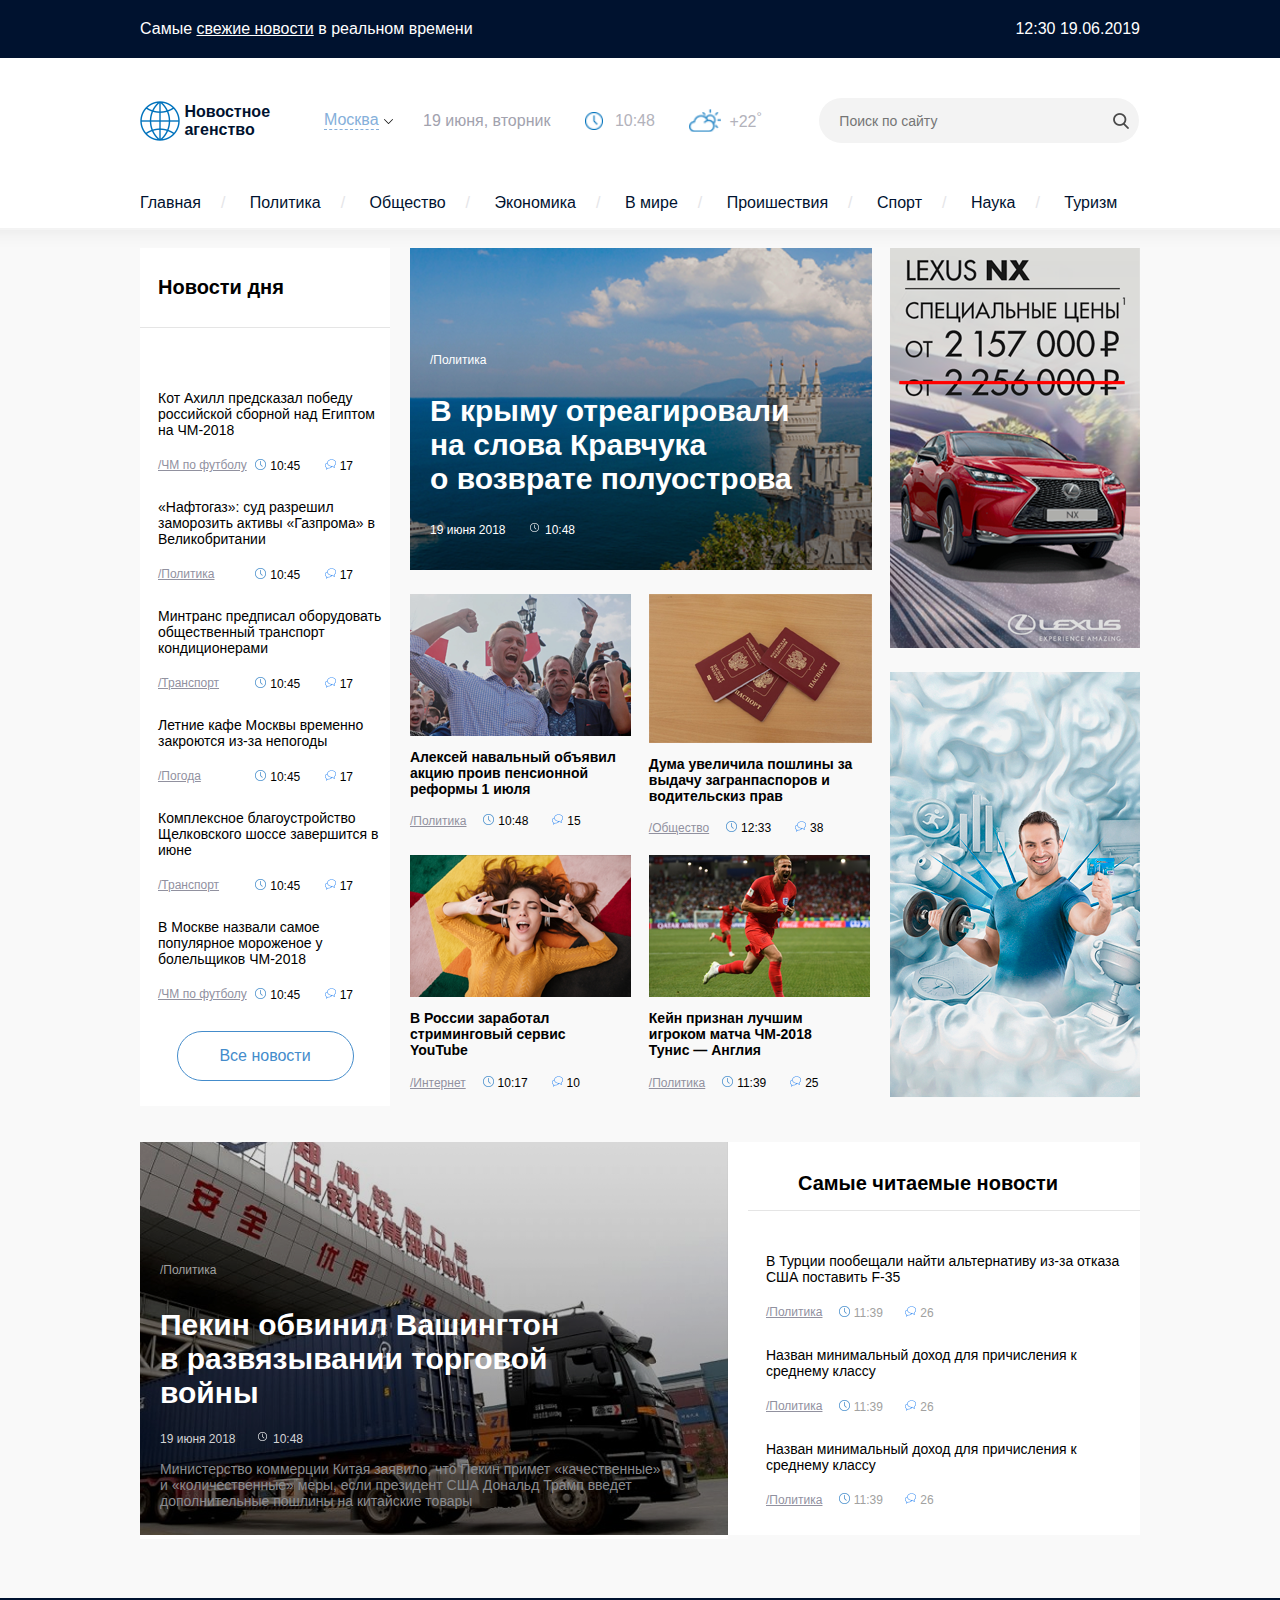
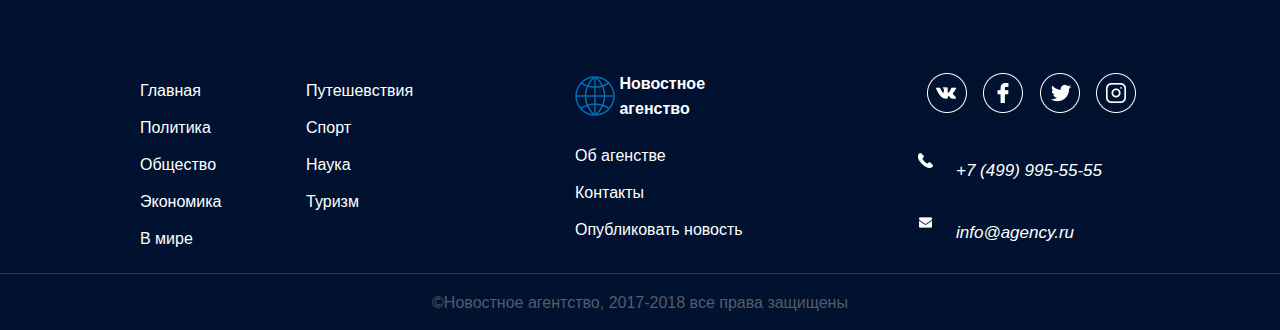
==== NewsPage/index.html @ 9afe9e63 "first commit" ====
<!DOCTYPE html>
<html lang="en">

<head>
	<meta charset="UTF-8">
	<meta name="viewport" content="width=device-width, initial-scale=1.0">
	<meta http-equiv="X-UA-Compatible" content="ie=edge">
	<title>Новостное агентство</title>
	<link rel="stylesheet" type="text/css" href="css/main.css">
	<link rel="shortcut icon" href="img/favicon.ico" type="image/x-icon">
</head>

<body>
	<header class="header" id="header">
		<div class="black-bar">
			<div class="container">
				<div class="content">
				</div>
				Самые <a href="#">свежие новости</a> в реальном времени
				<div class="datetime">12:30 19.06.2019</div>
			</div>
		</div>

		<div class="search__bar">
			<div class="container">
				<div class="top__block">

					<a href="#">
						<img src="img/logo.png" alt="logo" class="logo">
						<h4>Новостное агенство</h4>
					</a>
					<div class="city__block">
						<a href="#">
							<span class="city__block-text"> Москва </span><span class="city__block-ico"></span>
						</a>
					</div>
					<span class="top__block-date">19 июня, вторник</span>
					<div class="top__block-time">10:48</div>
					<div class="top__block-weather">+22<sup>&#176;</sup></div>
					<form class="top__block-form">
						<input type="search" placeholder="Поиск по сайту">
						<button type="button"></button>
					</form>

				</div>

				<nav class="nav">
					<ul>
						<li><a href="#">Главная</a></li>
						<li><a href="#">Политика</a></li>
						<li><a href="#">Общество</a></li>
						<li><a href="#">Экономика</a></li>
						<li><a href="#">В мире</a></li>
						<li><a href="#">Проишествия</a></li>
						<li><a href="#">Спорт</a></li>
						<li><a href="#">Наука</a></li>
						<li><a href="#">Туризм</a></li>
					</ul>
				</nav>
			</div>
		</div>
	</header>

	<main class="central-container">
		<div class="container">
			<aside class="column-left">
				<h2>Новости дня</h2>
				<article class="news-item">
					<h2 class="article-h">Новости дня</h2>
					<div class="news-item-text">
						Кот Ахилл предсказал победу российской сборной над Египтом на ЧМ-2018
					</div>
					<div class="news-item-props">
						<a href="#">/ЧМ по футболу</a>
						<div class="props-block">
							<div class="news-time">10:45</div>
							<div class="news-comments-count">17</div>
						</div>
					</div>
				</article>
				<article class="news-item">
					<h2 class="article-h">Новости дня</h2>
					<div class="news-item-text">
						«Нафтогаз»: суд разрешил
						заморозить активы «Газпрома»
						в Великобритании
					</div>
					<div class="news-item-props">
						<a href="#">/Политика</a>
						<div class="props-block">
							<div class="news-time">10:45</div>
							<div class="news-comments-count">17</div>
						</div>
					</div>
				</article>
				<article class="news-item">
					<h2 class="article-h">Новости дня</h2>
					<div class="news-item-text">
						Минтранс предписал
						оборудовать общественный
						транспорт кондиционерами
					</div>
					<div class="news-item-props">
						<a href="#">/Транспорт</a>
						<div class="props-block">
							<div class="news-time">10:45</div>
							<div class="news-comments-count">17</div>
						</div>
					</div>
				</article>
				<article class="news-item">
					<h2 class="article-h">Новости дня</h2>
					<div class="news-item-text">
						Летние кафе Москвы
						временно закроются из-за
						непогоды
					</div>
					<div class="news-item-props">
						<a href="#">/Погода</a>
						<div class="props-block">
							<div class="news-time">10:45</div>
							<div class="news-comments-count">17</div>
						</div>
					</div>
				</article>
				<article class="news-item">
					<h2 class="article-h">Новости дня</h2>
					<div class="news-item-text">
						Комплексное благоустройство
						Щелковского шоссе завершится
						в июне
					</div>
					<div class="news-item-props">
						<a href="#">/Транспорт</a>
						<div class="props-block">
							<div class="news-time">10:45</div>
							<div class="news-comments-count">17</div>
						</div>
					</div>
				</article>
				<article class="news-item">
					<h2 class="article-h">Новости дня</h2>
					<div class="news-item-text">
						В Москве назвали самое
						популярное мороженое
						у болельщиков ЧМ-2018
					</div>
					<div class="news-item-props">
						<a href="#">/ЧМ по футболу</a>
						<div class="props-block">
							<div class="news-time">10:45</div>
							<div class="news-comments-count">17</div>
						</div>
					</div>
				</article>
				<div class="all-news">
					<a href="#">Все новости</a>
				</div>
				<div class="currensy">

				</div>
			</aside>

			<div class="column-center">
				<article class="center__main">
					<h2 class="article-h">Центральные новости</h2>
					<img src="img/crimea.png" alt="">
					<div class="main__block">
						<a href="#">/Политика</a>
						<h2>В крыму отреагировали на слова Кравчука<br> о возврате полуострова</h2>
						<div class="main_props-block">
							<div class="center__date">19 июня 2018</div>
							<div class="center__time">10:48</div>
						</div>
					</div>
				</article>

				<div class="center__sub-main clearfix">
					<acticle class="news-item1">
						<h2 class="article-h">Центральные новости</h2>
						<img src="img/politics.png" alt="">
						<h4>Алексей навальный объявил акцию проив пенсионной реформы 1 июля</h4>
						<div class="sub-main__props">
							<a href="#">/Политика</a>
							<div class="sub-main__time">10:48</div>
							<div class="sub-main__comments">15</div>
						</div>
					</acticle>
					<acticle class="news-item1">
						<h2 class="article-h">Центральные новости</h2>
						<img src="img/id.png" alt="">
						<h4>Дума увеличила пошлины за выдачу загранпаспоров и водительскиз прав</h4>
						<div class="sub-main__props">
							<a href="#">/Общество</a>
							<div class="sub-main__time">12:33</div>
							<div class="sub-main__comments">38</div>
						</div>
					</acticle>
					<acticle class="news-item1">
						<h2 class="article-h">Центральные новости</h2>
						<img src="img/girl.png" alt="">
						<h4>В России заработал<br>
							стриминговый сервис<br>
							YouTube</h4>
						<div class="sub-main__props">
							<a href="#">/Интернет</a>
							<div class="sub-main__time">10:17</div>
							<div class="sub-main__comments">10</div>
						</div>
					</acticle>
					<acticle class="news-item1">
						<h2 class="article-h">Центральные новости</h2>
						<img src="img/football.png" alt="">
						<h4>Кейн признан лучшим<br>
							игроком матча ЧМ-2018<br>
							Тунис — Англия</h4>
						<div class="sub-main__props">
							<a href="#">/Политика</a>
							<div class="sub-main__time">11:39</div>
							<div class="sub-main__comments">25</div>
						</div>
					</acticle>
				</div>
			</div>

			<aside class="column-right">
				<a href="#"><img src="img/banner-1.png"></a>
				<a href="#"><img src="img/banner-2.png"></a>
			</aside>

			<div class="bottom-container">

				<article class="special-news">
					<h2 class="article-h">Специальные новости</h2>
					<img src="img/beijin.png" alt="">
					<div class="bottom-main__block">
						<a href="#">/Политика</a>
						<h2>Пекин обвинил Вашингтон
							в развязывании торговой
							войны</h2>
						<div class="special-news__date">19 июня 2018</div>
						<div class="special-news__time">10:48</div>
						<p class="special-news__text">
							Министерство коммерции Китая заявило, что Пекин примет «качественные»<br>
							и «количественные» меры, если президент США Дональд Трамп введет<br>
							дополнительные пошлины на китайские товары
						</p>
					</div>
				</article>

				<div class="most-reading-news">
					<h2>Самые читаемые новости</h2>
					<article class="news-item">
						<h2 class="article-h">Самые читаемые новости</h2>
						<div class="news-item-text">
							В Турции пообещали найти альтернативу из-за
							отказа США поставить F-35
						</div>
						<div class="news-item-props">
							<a href="#">/Политика</a>
							<div class="most-reading-news__time">11:39</div>
							<div class="most-reading-news__comments">26</div>
						</div>
					</article>
					<article class="news-item">
						<h2 class="article-h">Самые читаемые новости</h2>
						<div class="news-item-text">
							Назван минимальный доход для причисления
							к среднему классу
						</div>
						<div class="news-item-props">
							<a href="#">/Политика</a>
							<div class="most-reading-news__time">11:39</div>
							<div class="most-reading-news__comments">26</div>
						</div>
					</article>
					<article class="news-item">
						<h2 class="article-h">Самые читаемые новости</h2>
						<div class="news-item-text">
							Назван минимальный доход для причисления
							к среднему классу
						</div>
						<div class="news-item-props">
							<a href="#">/Политика</a>
							<div class="most-reading-news__time">11:39</div>
							<div class="most-reading-news__comments">26</div>
						</div>
					</article>
				</div>

			</div>
		</div>
	</main>

	<footer class="footer" id="footer">
		<div class="footer__black-bar">
			<div class="container clearfix">
				<nav class="footer-nav">
					<ul>
						<li><a href="#">Главная</a></li>
						<li><a href="#">Политика</a></li>
						<li><a href="#">Общество</a></li>
						<li><a href="#">Экономика</a></li>
						<li><a href="#">В мире</a></li>
						<li><a href="#">Путешевствия</a></li>
						<li><a href="#">Спорт</a></li>
						<li><a href="#">Наука</a></li>
						<li><a href="#">Туризм</a></li>
					</ul>
				</nav>
				<div class="footer-contact">
					<div class="bottom-logo">
						<img src="img/logo.png" alt="logo" class="logo">
						<h4>Новостное агенство</h4>
					</div>
					<ul>
						<li><a href="#">Об агенстве</a></li>
						<li><a href="#">Контакты</a></li>
						<li><a href="#">Опубликовать новость</a></li>
					</ul>
				</div>
				<div class="social">
					<ul>
						<li><a class="vk icon" href="#"></a></li>
						<li><a class="fb icon" href="#"></a></li>
						<li><a class="twitter icon" href="#"></a></li>
						<li><a class="insta icon" href="#"></a></li>
					</ul>
					<address class="contacts">
						<div class="phone contact">+7 (499) 995-55-55</div>
						<div class="mail contact">info@agency.ru</div>
					</address>
				</div>
			</div>
			<div class="copy">
				&copy;Новостное агентство, 2017-2018 все права защищены
			</div>
		</div>
	</footer>
	<script src="js/main.js" type="text/javascript"></script>
</body>

</html>
---- NewsPage/css/main.css ----
html,
body {
	margin: 0;
	padding: 0;
	font-family: Arial;
}

h1,
h2,
h3,
h4,
h5,
h6 {
	margin: 0;
	padding: 0;
}

ul,
li {
	list-style-type: none;
}

div,
p,
a,
img,
form,
button {
	-webkit-box-sizing: border-box;
	box-sizing: border-box;
}

.container {
	width: 1000px;
	margin: 0 auto;
	position: relative;
}

.clearfix:after {
	content: "";
	display: table;
	clear: both;
}

.article-h {
	display: none;
}

/* TOP HEADER */

.black-bar {
	background-color: #00122f;
	color: white;
	padding: 20px 0;
	font-size: 16px;
}

.black-bar a {
	color: white;
}


.datetime {
	float: right;
}

/* NAVIGATION */

.top__block {
	margin-top: 40px;
}

.top__block a {
	display: inline-block;
	vertical-align: middle;
	text-decoration: none;
}

.top__block h4 {
	display: inline-block;
	vertical-align: middle;
	width: 75px;
	color: #00122f;
	text-decoration: none;
}

.top__block img {
	display: inline-block;
	vertical-align: middle;
}

.city__block {
	margin-left: 60px;
	display: inline-block;
	vertical-align: middle;
}

.city__block-text {
	display: inline-block;
	vertical-align: middle;
	color: #85afda;
	border-bottom: 1px dashed #85afda;
}

.city__block-ico {
	padding-left: 10px;
	margin-left: 5px;
	background: url('../img/down-arrow.png') no-repeat 0% 70%;
}

.top__block-date {
	margin-left: 25px;
	display: inline-block;
	vertical-align: middle;
	color: #a2a2ae;
}

.top__block-time {
	margin-left: 30px;
	display: inline-block;
	vertical-align: middle;
	padding-left: 30px;
	background: url('../img/clock.png') no-repeat 0% 50%;
	background-size: contain;
	color: #b2b2bb;
}

.top__block-weather {
	margin-left: 30px;
	display: inline-block;
	vertical-align: middle;
	padding-left: 40px;
	background: url('../img/cloudy.png') no-repeat 0% 50%;
	background-size: contain;
	color: #b2b2bb;
}

.top__block-form {
	margin-left: 53px;
	display: inline-block;
	vertical-align: middle;
	position: relative;
}

.top__block input {
	padding-left: 20px;
	width: 320px;
	height: 45px;
	background: #f3f3f3;
	border: none;
	outline: none;
	border-radius: 30px;
	font-size: 14px;
}

.top__block-form button {
	top: 50%;
	transform: translateY(-50%);
	border: 0;
	right: 10px;
	width: 16px;
	height: 16px;
	position: absolute;
	background: url('../img/search.png');
	background-repeat: no-repeat;
	z-index: 1;
}

/* NAVIGATION */


.nav {
	padding-top: 35px;
}

.nav ul {
	padding: 0;
	list-style: none;
	font-size: 16px;
}

.nav a {
	text-decoration: none;
	color: #00122f;
}

.nav li {
	display: inline-block;
}

.nav li::after {
	color: #e5e5e8;
	content: '/';
	margin: 0 20px;
}

.nav ul li:last-child::after {
	display: none;
}

/* LEFT ASIDE */

.column-left {
	background-color: #FFFFFF;
	width: 250px;
	float: left;
}

.column-left h2 {
	padding: 28px 18px;
	margin-bottom: 35px;
	font-size: 20px;
	border-bottom: 1px solid #e5e5e5;
}

.news-item {
	padding-left: 18px;
	padding-top: 27px;
	font-size: 14px;
}

.news-item-text {
	margin-bottom: 20px;
}

.news-item-props {
	font-size: 12px;
	position: relative;
}

.news-item-props a {
	color: #91919f;
}

.props-block {
	float: right;
}

.news-time {
	display: inline-block;
	vertical-align: middle;
	margin-right: 21px;
	padding-left: 15px;
	background-image: url('../img/time.png');
	background-repeat: no-repeat;
}

.news-comments-count {
	margin-right: 37px;
	display: inline-block;
	vertical-align: middle;
	padding-left: 15px;
	background-image: url('../img/comments.png');
	background-repeat: no-repeat;
}

.all-news {
	padding-top: 33px;
	text-align: center;
	padding-top: 30px;
	text-align: center;
	padding-bottom: 25px;
}

.all-news a {
	margin: 0 auto;
	display: block;
	width: 177px;
	border: 1px solid;
	border-radius: 40px;
	text-decoration: none;
	padding: 15px;
	color: #448ccb;
}


/* CENTER COLUMN */

.column-center {
	width: 420px;
	margin-left: 20px;
	float: left;
}

.central-container {
	padding-top: 20px;
	background-color: #f9f9f9;
	background-image: url('../img/central-bg-top.png');
	background-repeat: repeat-x;
}

.center__main {
	position: relative;
}

.main__block {
	position: absolute;
	bottom: 16px;
	padding: 20px;
}

.center__date {
	color: #FFFFFF;
	font-size: 12px;
	display: inline-block;
	vertical-align: middle;
}

.center__time {
	display: inline-block;
	vertical-align: middle;
	color: #FFFFFF;
	font-size: 12px;
	background-image: url('../img/clock-white.png');
	background-repeat: no-repeat;
	padding-left: 15px;
	margin-left: 20px;
}

.center__main a {
	color: #FFFFFF;
	text-decoration: none;
	font-size: 12px;
}

.center__main h2 {
	margin-bottom: 24px;
	margin-top: 26px;
	color: white;
	font-size: 30px;
}

.center__sub-main {
	position: relative;
	width: 460px;
	padding-top: 20px;
	margin: 0 auto;
}

/* .center__sub-main [] .center__sub-main::after {
	content: '';
	display: block;
	clear: both;
} */

.news-item1 {
	font-size: 14px;
	float: left;
	width: 48%;
	margin-right: 18px;
	margin-bottom: 20px;
}

.news-item1:nth-child(2n) {
	margin-right: 0;
}

.center__sub-main h4 {
	margin-top: 10px;
	margin-bottom: 15px;
}

.center__sub-main a {
	display: inline-block;
	vertical-align: middle;
	color: #91919f;
	font-size: 12px;
}

.sub-main__time {
	margin-left: 13px;
	display: inline-block;
	vertical-align: middle;
	font-size: 12px;
	background-image: url('../img/time.png');
	background-repeat: no-repeat;
	padding-left: 15px;

}

.sub-main__comments {
	display: inline-block;
	vertical-align: middle;
	font-size: 12px;
	background-image: url('../img/comments.png');
	background-repeat: no-repeat;
	padding-left: 15px;
	margin-left: 20px;
}

.central-container .container {
	overflow-y: hidden;
}


/* RIGHT ASIDE */

.column-right {
	width: 250px;
	float: right;
}

.column-right img {
	margin-bottom: 20px;
}


/* BOTTOM CONTAINER */

.bottom-container {
	margin-top: 20px;
	margin-bottom: 59px;
	float: left;
}

/* SPECIAL NEWS */

.special-news {
	width: 588px;
	min-height: 393px;
	background-color: #FFFFFF;
	position: relative;
	float: left;

}

.bottom-main__block {
	position: absolute;
	bottom: 16px;
	left: 20px;
}

.special-news a {
	color: #a1a1a0;
	text-decoration: none;
	font-size: 12px;
}

.special-news h2 {
	width: 400px;
	margin-top: 30px;
	color: white;
	font-size: 30px;
	margin-bottom: 19px;
}

.special-news__date {
	display: inline-block;
	vertical-align: middle;
	color: #d3d3d5;
	font-size: 12px;
}

.special-news__time {
	display: inline-block;
	vertical-align: middle;
	color: #d3d3d5;
	font-size: 12px;
	background-image: url('../img/clock-white.png');
	background-repeat: no-repeat;
	padding-left: 15px;
	margin-left: 18px;
}

.special-news__text {
	font-size: 14px;
	color: #8a8c90;
}

/* MOST READING NEWS */

.most-reading-news {
	float: left;
	width: 412px;
	min-height: 393px;
	background-color: #FFFFFF;
	padding-top: 30px;
	padding-left: 20px;
}

.most-reading-news h2 {
	padding-bottom: 15px;
	margin-bottom: 15px;
	padding-left: 50px;
	font-size: 20px;
	border-bottom: 1px solid #e5e5e5;
}

.most-reading-news__time {
	display: inline-block;
	vertical-align: middle;
	font-size: 12px;
	color: #a1a1a0;
	padding-left: 15px;
	margin-left: 13px;
	background-image: url('../img/time.png');
	background-repeat: no-repeat;
}

.most-reading-news__comments {
	display: inline-block;
	vertical-align: middle;
	font-size: 12px;
	color: #a1a1a0;
	padding-left: 15px;
	margin-left: 19px;
	background-image: url('../img/comments.png');
	background-repeat: no-repeat;
}

/* FOOTER */

.footer {
	padding-top: 58px;
}

.footer {
	background-color: #00122f;

}

.logo {
	display: inline-block;
	vertical-align: middle;
	text-decoration: none;
}

.bottom-logo {
	margin-top: 15px;
}

.bottom-logo h4 {
	line-height: 25px;
	display: inline-block;
	vertical-align: middle;
	width: 75px;
	color: #FFF;
	text-decoration: none;
}

.bottom_logo img {
	display: inline-block;
	vertical-align: middle;
}

.footer ul {
	padding-inline-start: 0px;

}

.footer a {
	text-decoration: none;
	color: #FFF;
}

.footer-nav {
	line-height: 37px;
	width: 435px;
	float: left;
}

.footer-nav ul {
	column-gap: 59px;
	column-count: 2;
	float: left;
}

.footer-contact {
	line-height: 37px;
	width: 341px;
	float: left;
}

.social {
	line-height: 37px;
	vertical-align: top;
	width: 224px;
	float: left;
}

.social li {
	display: inline-block;
	margin-left: 10px;
}

.social a {
	display: block;
}

.vk {
	background-image: url("../img/vk.png");
}

.fb {
	background-image: url("../img/fb.png");
}

.twitter {
	background-image: url("../img/twitter.png");
}

.insta {
	background-image: url("../img/insta.png");
}

.icon {
	background-repeat: no-repeat;
	width: 42px;
	height: 42px;
}

.contacts {
	font-size: 17px;
	color: #ffffff;
}

.phone {
	background-image: url("../img/phone.png");
}

.mail {
	background-image: url("../img/mail.png");
}

.contact {
	background-repeat: no-repeat;
	padding-left: 40px;
	margin-top: 25px;
}

.copy {
	text-align: center;
	padding: 20px 0 18px 0;
	border-top: 1px solid #26354e;
	color: #545b69;
}
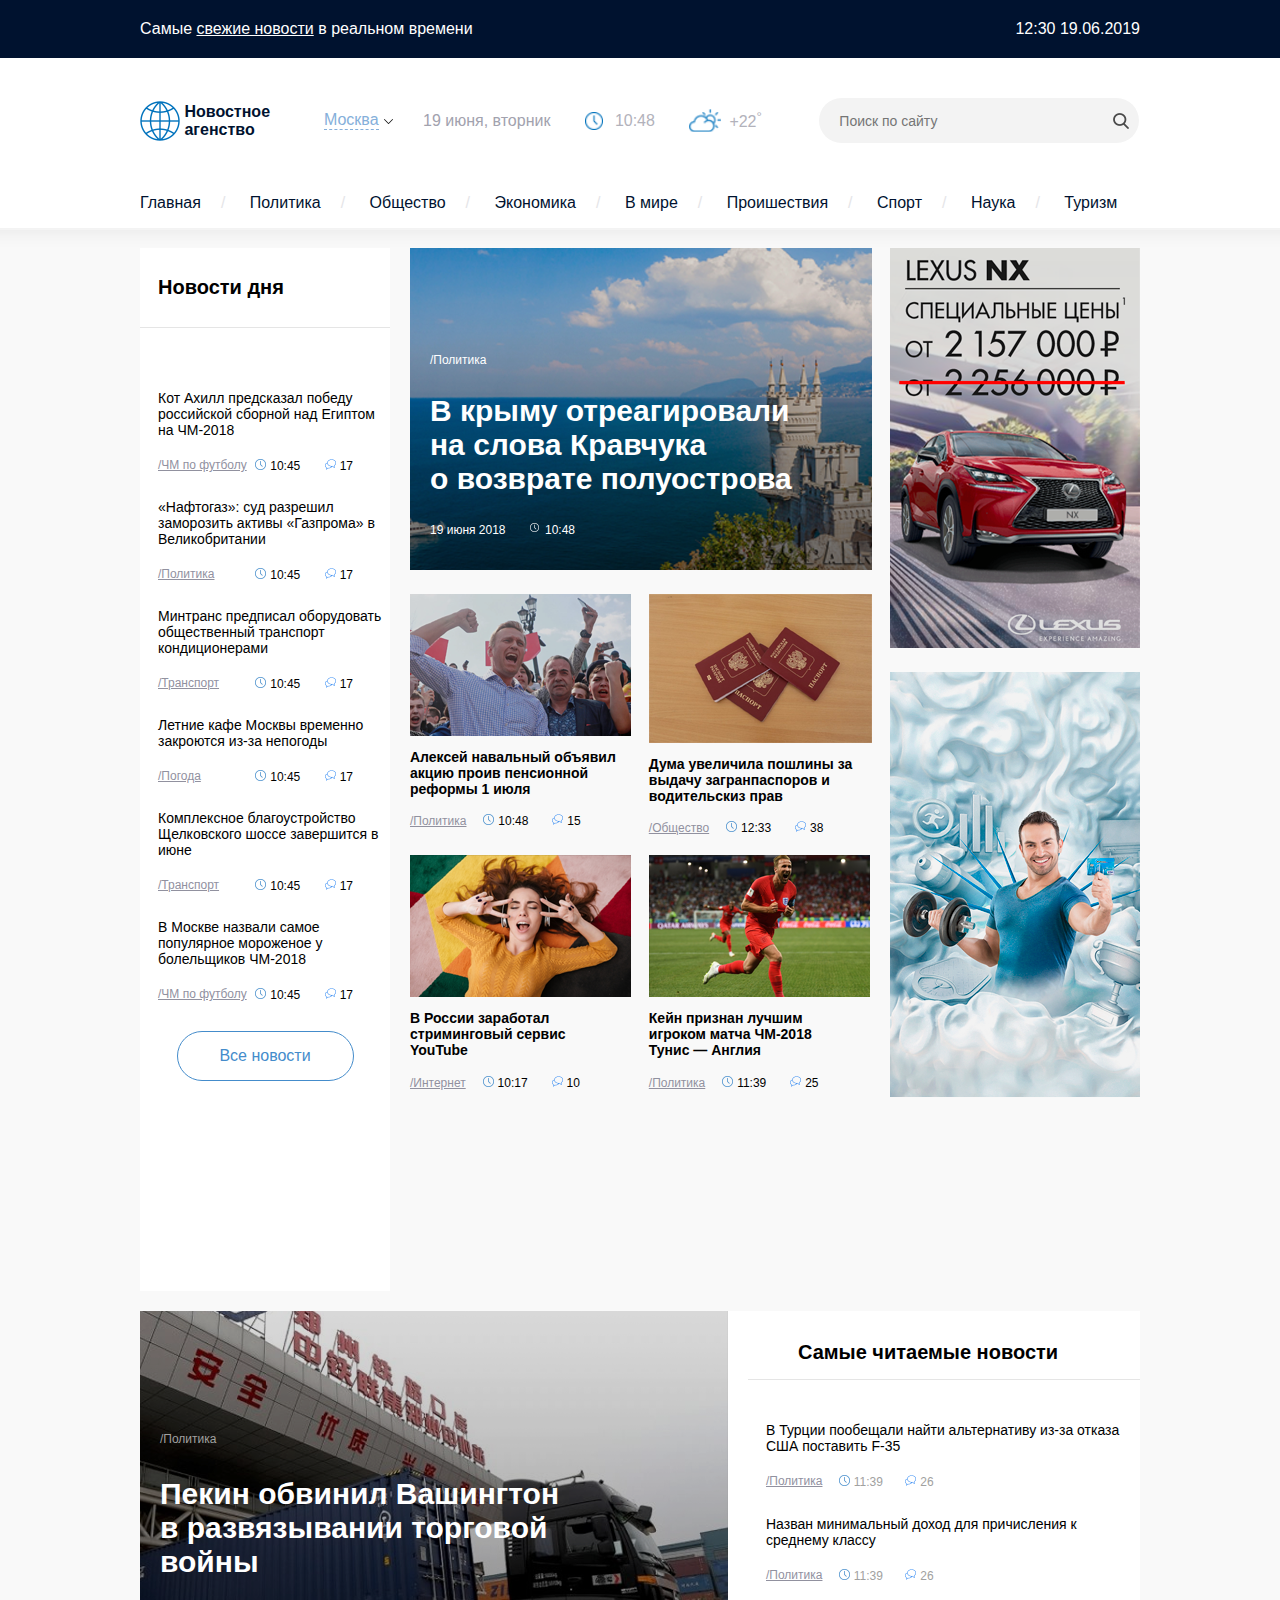
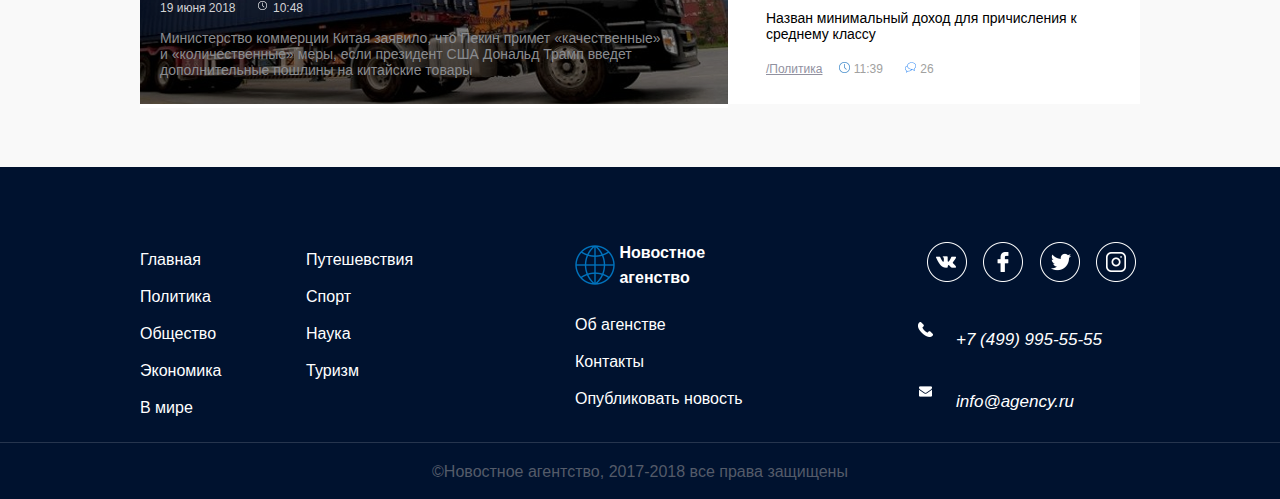
==== commit 9cc1c8db: "awdaw" ====
--- a/NewsPage/index.html
+++ b/NewsPage/index.html
@@ -8,6 +8,7 @@
 	<title>Новостное агентство</title>
 	<link rel="stylesheet" type="text/css" href="css/main.css">
 	<link rel="shortcut icon" href="img/favicon.ico" type="image/x-icon">
+	<script src="js/jquery-3.4.1.min.js"></script>
 </head>
 
 <body>
@@ -157,10 +158,10 @@
 					<a href="#">Все новости</a>
 				</div>
 				<div class="currensy">
-
+					<iframe style="width:100%;border:0;overflow:hidden;background-color:transparent;height:181px" scrolling="no"
+						src="https://fortrader.org/informers/getInformer?st=1&cat=7&title=%D0%9A%D1%83%D1%80%D1%81%D1%8B%20%D0%B2%D0%B0%D0%BB%D1%8E%D1%82%20%D0%A6%D0%91%20%D0%A0%D0%A4&texts=%7B%22toolTitle%22%3A%22%D0%92%D0%B0%D0%BB%D1%8E%D1%82%D0%B0%22%2C%22todayCourse%22%3A%22RUB%22%7D&mult=0.98&showGetBtn=0&hideHeader=1&hideDate=0&w=0&codes=1&colors=false&items=2%2C21&columns=todayCourse&toCur=11111"></iframe>
 				</div>
 			</aside>
-
 			<div class="column-center">
 				<article class="center__main">
 					<h2 class="article-h">Центральные новости</h2>
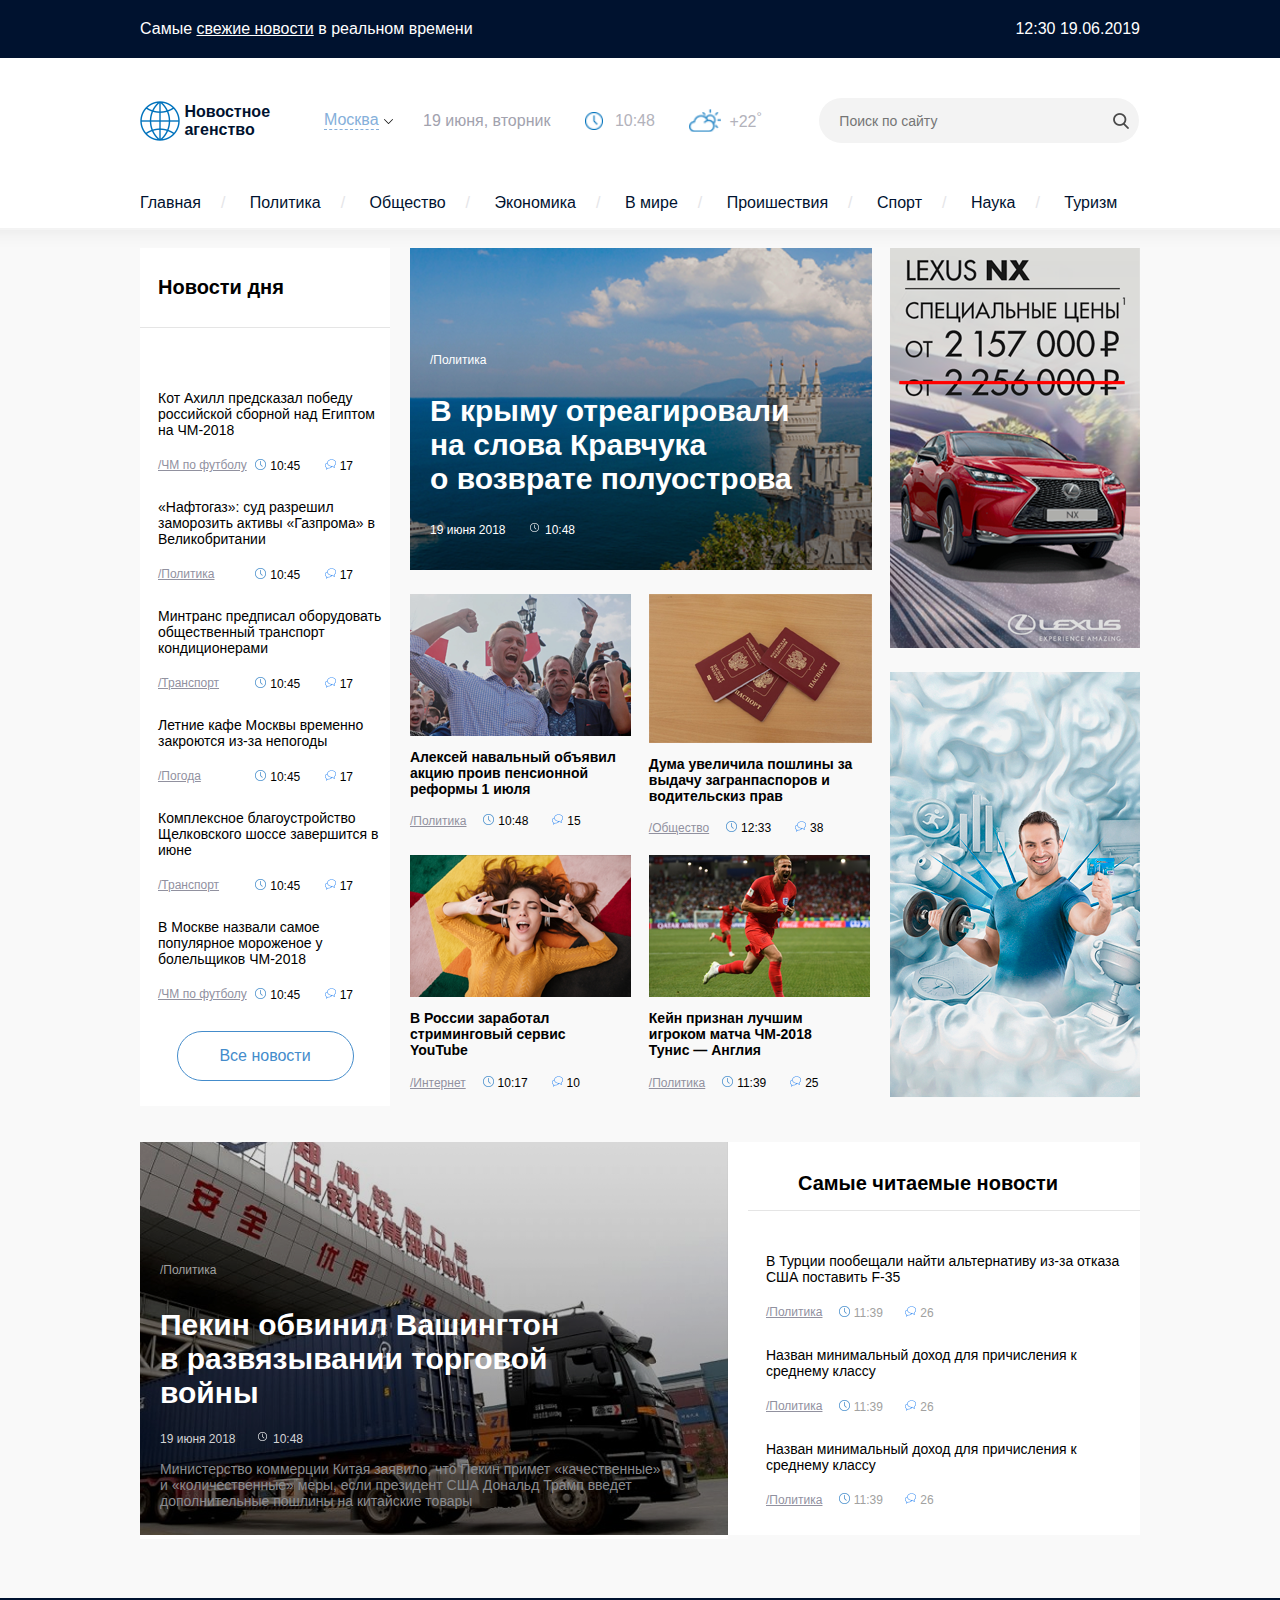
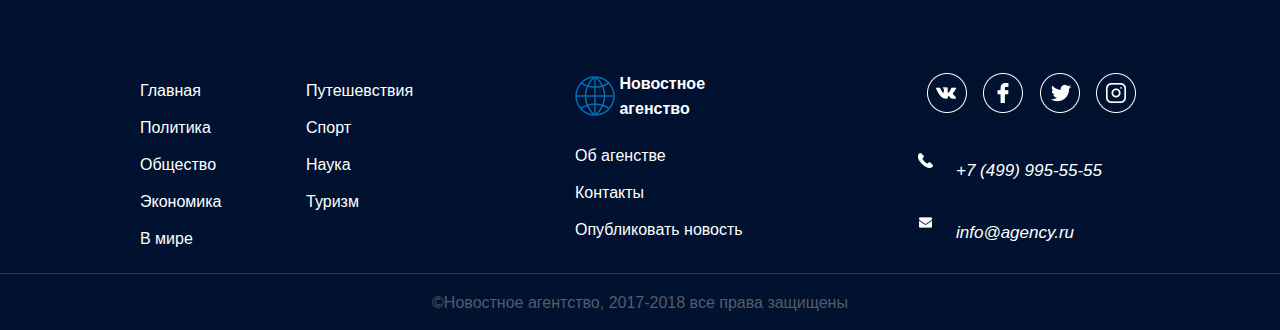
==== commit d941302c: "sfs" ====
--- a/NewsPage/index.html
+++ b/NewsPage/index.html
@@ -158,8 +158,9 @@
 					<a href="#">Все новости</a>
 				</div>
 				<div class="currensy">
-					<iframe style="width:100%;border:0;overflow:hidden;background-color:transparent;height:181px" scrolling="no"
-						src="https://fortrader.org/informers/getInformer?st=1&cat=7&title=%D0%9A%D1%83%D1%80%D1%81%D1%8B%20%D0%B2%D0%B0%D0%BB%D1%8E%D1%82%20%D0%A6%D0%91%20%D0%A0%D0%A4&texts=%7B%22toolTitle%22%3A%22%D0%92%D0%B0%D0%BB%D1%8E%D1%82%D0%B0%22%2C%22todayCourse%22%3A%22RUB%22%7D&mult=0.98&showGetBtn=0&hideHeader=1&hideDate=0&w=0&codes=1&colors=false&items=2%2C21&columns=todayCourse&toCur=11111"></iframe>
+					<!-- <div id="USD">Доллар США $ — 00,0000 руб.</div>
+					<div id="EUR">Евро € — 00,0000 руб.</div> -->
+
 				</div>
 			</aside>
 			<div class="column-center">
@@ -338,6 +339,7 @@
 			</div>
 		</div>
 	</footer>
+	<!-- <script src="//www.cbr-xml-daily.ru/daily_jsonp.js" async> </script> -->
 	<script src="js/main.js" type="text/javascript"></script>
 </body>
 
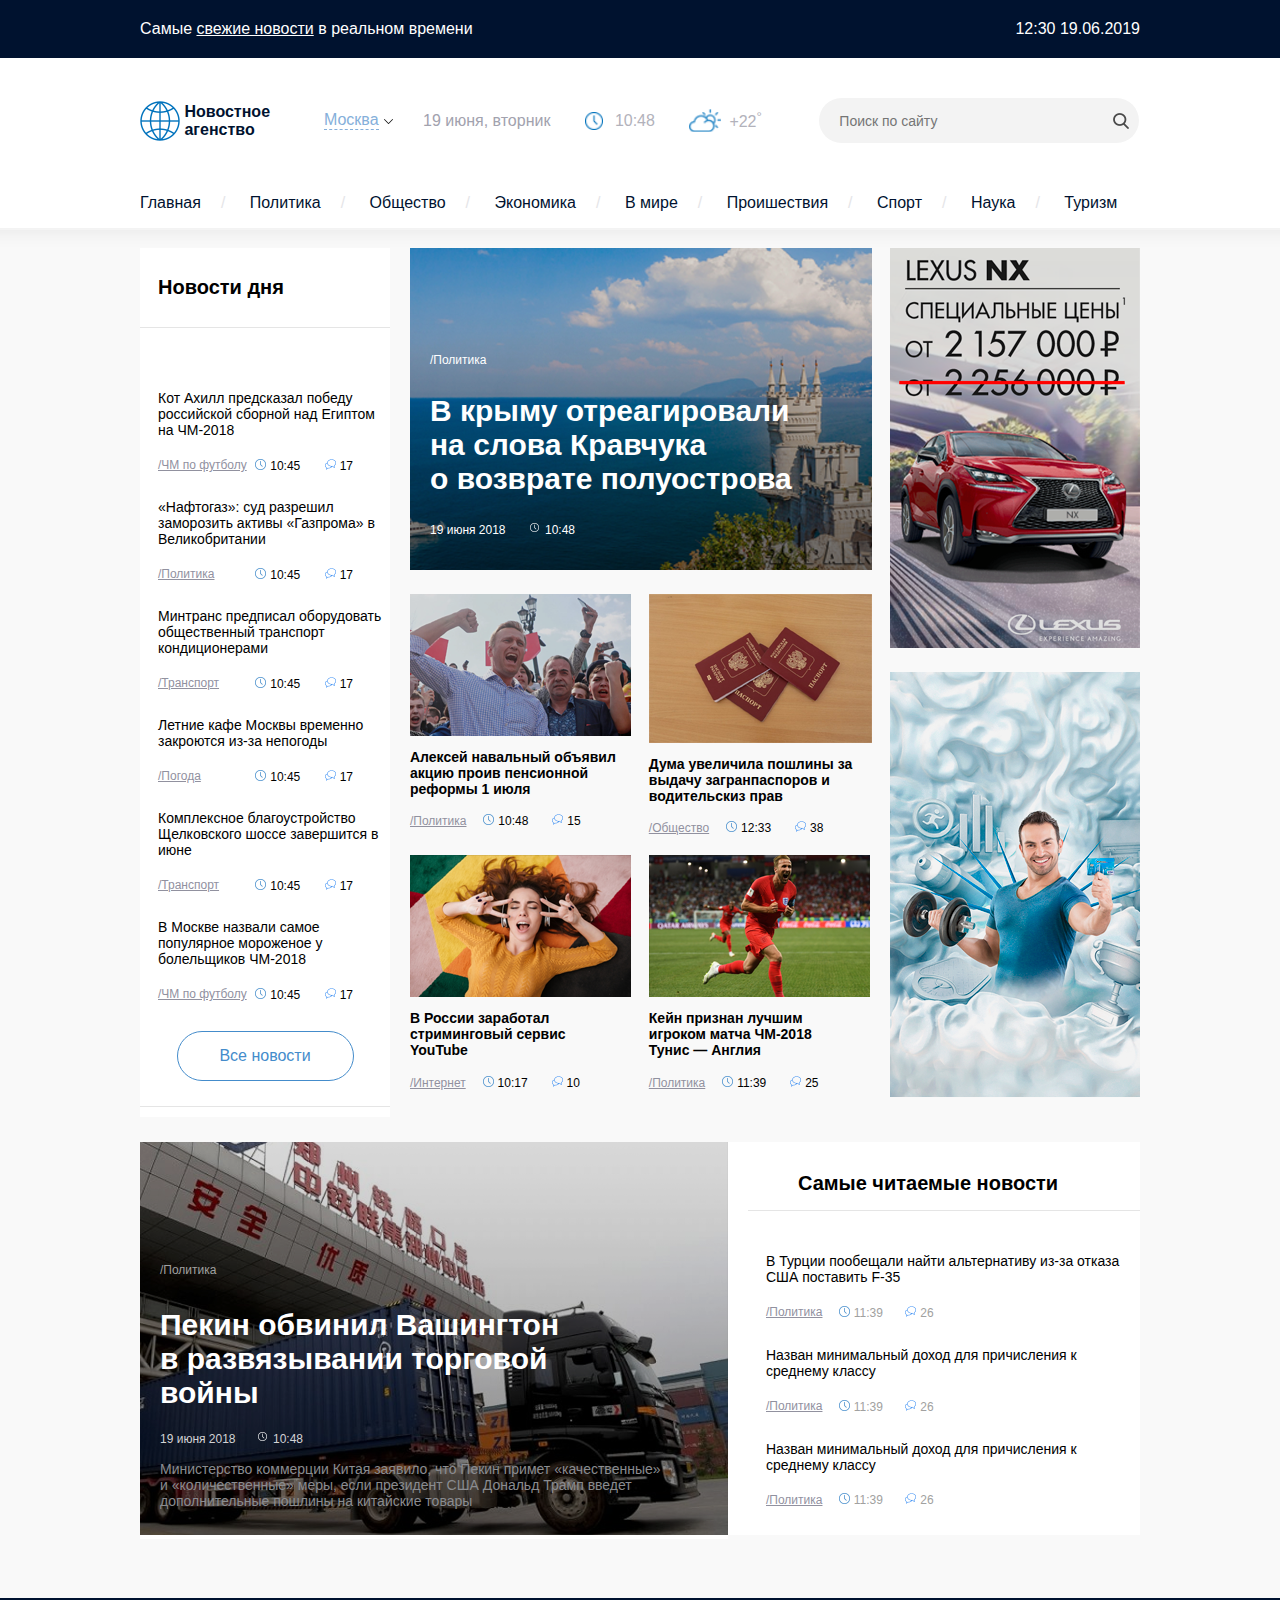
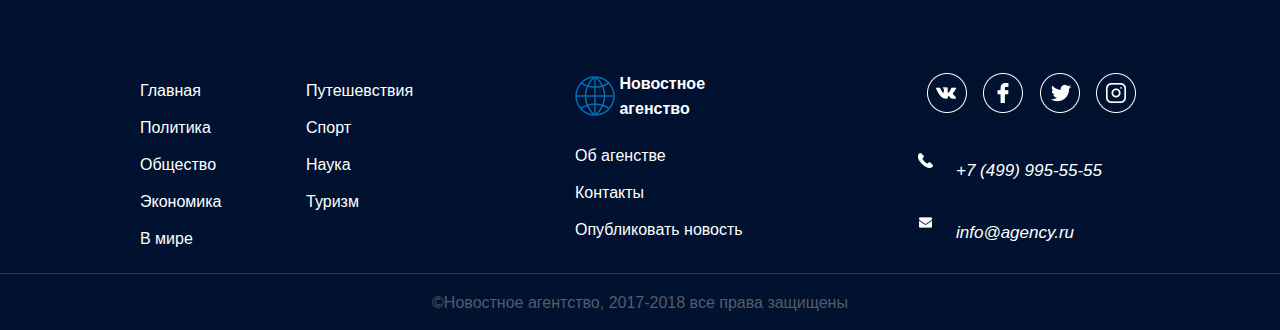
==== commit 353e265c: "currency" ====
--- a/NewsPage/index.html
+++ b/NewsPage/index.html
@@ -157,10 +157,7 @@
 				<div class="all-news">
 					<a href="#">Все новости</a>
 				</div>
-				<div class="currensy">
-					<!-- <div id="USD">Доллар США $ — 00,0000 руб.</div>
-					<div id="EUR">Евро € — 00,0000 руб.</div> -->
-
+				<div class="course-app">
 				</div>
 			</aside>
 			<div class="column-center">
--- a/NewsPage/css/main.css
+++ b/NewsPage/css/main.css
@@ -274,6 +274,13 @@
 }
 
 
+.course-app {
+	padding-top: 10px;
+	border-top: 1px solid #e5e5e5;
+	font-size: 14px;
+	text-align: center;
+}
+
 /* CENTER COLUMN */
 
 .column-center {
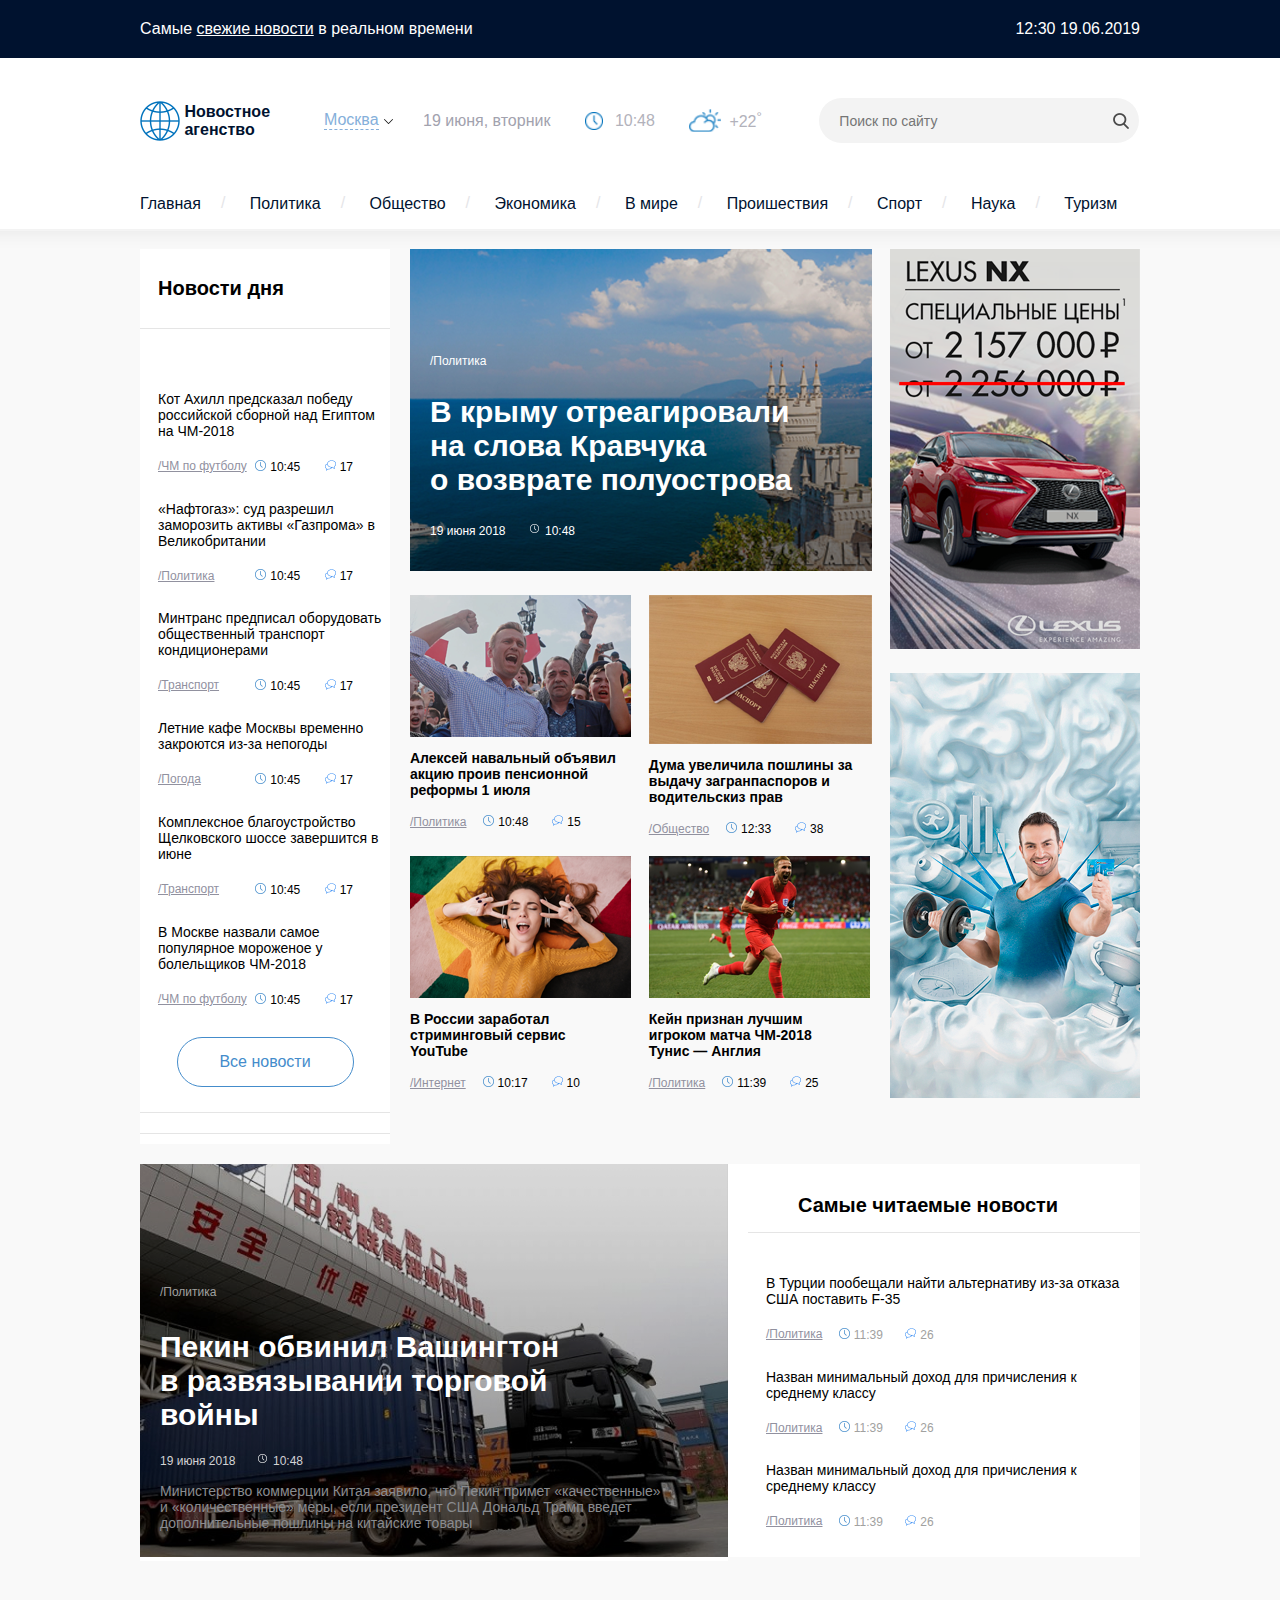
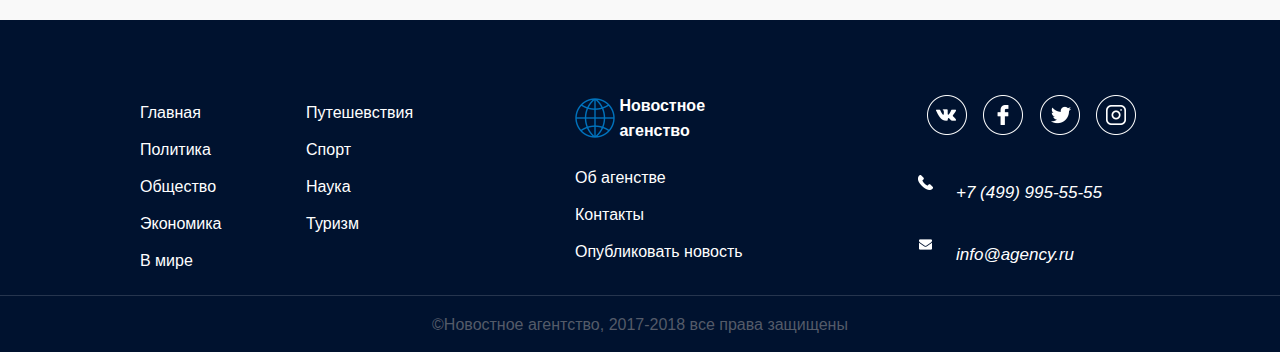
==== commit 8486476a: "hotfix" ====
--- a/NewsPage/index.html
+++ b/NewsPage/index.html
@@ -16,9 +16,9 @@
 		<div class="black-bar">
 			<div class="container">
 				<div class="content">
-				</div>
-				Самые <a href="#">свежие новости</a> в реальном времени
-				<div class="datetime">12:30 19.06.2019</div>
+					<span>Самые <a href="#">свежие новости</a> в реальном времени</span>
+					<span class="datetime">12:30 19.06.2019</span>
+				</div>
 			</div>
 		</div>
 
@@ -26,206 +26,272 @@
 			<div class="container">
 				<div class="top__block">
 
-					<a href="#">
-						<img src="img/logo.png" alt="logo" class="logo">
-						<h4>Новостное агенство</h4>
-					</a>
-					<div class="city__block">
+					<div class="top__block-mobile">
+
+						<div class="menu-icon">
+							<button class="menu-button">
+							</button>
+							<ul class="menu-container">
+								<a href="#">
+									<li>Главная</li>
+								</a>
+								<a href="#">
+									<li>Политика</li>
+								</a>
+								<a href="#">
+									<li>Общество</li>
+								</a>
+								<a href="#">
+									<li>Экономика</li>
+								</a>
+								<a href="#">
+									<li>В мире</li>
+								</a>
+								<a href="#">
+									<li>Проишествия</li>
+								</a>
+								<a href="#">
+									<li>Спорт</li>
+								</a>
+								<a href="#">
+									<li>Наука</li>
+								</a>
+								<a href="#">
+									<li>Туризм</li>
+								</a>
+							</ul>
+						</div>
+						<div class="logo-mobile">
+							<a href="#">
+								<img src="img/logo-mobile.png" alt="">
+								<h4>Новостное агентство</h4>
+							</a>
+						</div>
+
+
+
+						<form class="mobile-input">
+							<input type="search" placeholder="Search">
+						</form>
+
+
+
+					</div>
+					<div class="top__block-menu">
 						<a href="#">
-							<span class="city__block-text"> Москва </span><span class="city__block-ico"></span>
+							<img src="img/logo.png" alt="logo" class="logo">
+							<h4 class="logo-header">Новостное агенство</h4>
 						</a>
-					</div>
-					<span class="top__block-date">19 июня, вторник</span>
-					<div class="top__block-time">10:48</div>
-					<div class="top__block-weather">+22<sup>&#176;</sup></div>
-					<form class="top__block-form">
-						<input type="search" placeholder="Поиск по сайту">
-						<button type="button"></button>
-					</form>
-
-				</div>
-
-				<nav class="nav">
-					<ul>
-						<li><a href="#">Главная</a></li>
-						<li><a href="#">Политика</a></li>
-						<li><a href="#">Общество</a></li>
-						<li><a href="#">Экономика</a></li>
-						<li><a href="#">В мире</a></li>
-						<li><a href="#">Проишествия</a></li>
-						<li><a href="#">Спорт</a></li>
-						<li><a href="#">Наука</a></li>
-						<li><a href="#">Туризм</a></li>
-					</ul>
-				</nav>
+						<div class="city__block">
+							<a href="#">
+								<span class="city__block-text"> Москва </span><span class="city__block-ico"></span>
+							</a>
+						</div>
+						<span class="top__block-date">19 июня, вторник</span>
+						<div class="top__block-time">10:48</div>
+						<div class="top__block-weather">+22<sup>&#176;</sup></div>
+						<form class="top__block-form">
+							<input class="desktop-input" type="search" placeholder="Поиск по сайту">
+							<button type="button"></button>
+						</form>
+
+						<nav class="nav">
+							<ul>
+								<li><a href="#">Главная</a></li>
+								<li><a href="#">Политика</a></li>
+								<li><a href="#">Общество</a></li>
+								<li><a href="#">Экономика</a></li>
+								<li><a href="#">В мире</a></li>
+								<li><a href="#">Проишествия</a></li>
+								<li><a href="#">Спорт</a></li>
+								<li><a href="#">Наука</a></li>
+								<li><a href="#">Туризм</a></li>
+							</ul>
+						</nav>
+
+					</div>
+				</div>
 			</div>
 		</div>
 	</header>
 
+	<div class="top__block-menu-mobile">
+		<div class="container">
+
+			<span class="top__block-date">19 июня, вт</span>
+			<div class="top__block-time">10:48</div>
+			<div class="top__block-weather">+22<sup>&#176;</sup></div>
+
+		</div>
+	</div>
+
 	<main class="central-container">
 		<div class="container">
-			<aside class="column-left">
-				<h2>Новости дня</h2>
-				<article class="news-item">
-					<h2 class="article-h">Новости дня</h2>
-					<div class="news-item-text">
-						Кот Ахилл предсказал победу российской сборной над Египтом на ЧМ-2018
-					</div>
-					<div class="news-item-props">
-						<a href="#">/ЧМ по футболу</a>
-						<div class="props-block">
-							<div class="news-time">10:45</div>
-							<div class="news-comments-count">17</div>
-						</div>
-					</div>
-				</article>
-				<article class="news-item">
-					<h2 class="article-h">Новости дня</h2>
-					<div class="news-item-text">
-						«Нафтогаз»: суд разрешил
-						заморозить активы «Газпрома»
-						в Великобритании
-					</div>
-					<div class="news-item-props">
-						<a href="#">/Политика</a>
-						<div class="props-block">
-							<div class="news-time">10:45</div>
-							<div class="news-comments-count">17</div>
-						</div>
-					</div>
-				</article>
-				<article class="news-item">
-					<h2 class="article-h">Новости дня</h2>
-					<div class="news-item-text">
-						Минтранс предписал
-						оборудовать общественный
-						транспорт кондиционерами
-					</div>
-					<div class="news-item-props">
-						<a href="#">/Транспорт</a>
-						<div class="props-block">
-							<div class="news-time">10:45</div>
-							<div class="news-comments-count">17</div>
-						</div>
-					</div>
-				</article>
-				<article class="news-item">
-					<h2 class="article-h">Новости дня</h2>
-					<div class="news-item-text">
-						Летние кафе Москвы
-						временно закроются из-за
-						непогоды
-					</div>
-					<div class="news-item-props">
-						<a href="#">/Погода</a>
-						<div class="props-block">
-							<div class="news-time">10:45</div>
-							<div class="news-comments-count">17</div>
-						</div>
-					</div>
-				</article>
-				<article class="news-item">
-					<h2 class="article-h">Новости дня</h2>
-					<div class="news-item-text">
-						Комплексное благоустройство
-						Щелковского шоссе завершится
-						в июне
-					</div>
-					<div class="news-item-props">
-						<a href="#">/Транспорт</a>
-						<div class="props-block">
-							<div class="news-time">10:45</div>
-							<div class="news-comments-count">17</div>
-						</div>
-					</div>
-				</article>
-				<article class="news-item">
-					<h2 class="article-h">Новости дня</h2>
-					<div class="news-item-text">
-						В Москве назвали самое
-						популярное мороженое
-						у болельщиков ЧМ-2018
-					</div>
-					<div class="news-item-props">
-						<a href="#">/ЧМ по футболу</a>
-						<div class="props-block">
-							<div class="news-time">10:45</div>
-							<div class="news-comments-count">17</div>
-						</div>
-					</div>
-				</article>
-				<div class="all-news">
-					<a href="#">Все новости</a>
-				</div>
-				<div class="course-app">
-				</div>
-			</aside>
-			<div class="column-center">
-				<article class="center__main">
-					<h2 class="article-h">Центральные новости</h2>
-					<img src="img/crimea.png" alt="">
-					<div class="main__block">
-						<a href="#">/Политика</a>
-						<h2>В крыму отреагировали на слова Кравчука<br> о возврате полуострова</h2>
-						<div class="main_props-block">
-							<div class="center__date">19 июня 2018</div>
-							<div class="center__time">10:48</div>
-						</div>
-					</div>
-				</article>
-
-				<div class="center__sub-main clearfix">
-					<acticle class="news-item1">
+			<div class="news__wrapper">
+				<aside class="column-left">
+					<h2>Новости дня</h2>
+					<article class="news-item">
+						<h2 class="article-h">Новости дня</h2>
+						<div class="news-item-text">
+							Кот Ахилл предсказал победу российской сборной над Египтом на ЧМ-2018
+						</div>
+						<div class="news-item-props">
+							<a href="#">/ЧМ по футболу</a>
+							<div class="props-block">
+								<div class="news-time">10:45</div>
+								<div class="news-comments-count">17</div>
+							</div>
+						</div>
+					</article>
+					<article class="news-item">
+						<h2 class="article-h">Новости дня</h2>
+						<div class="news-item-text">
+							«Нафтогаз»: суд разрешил
+							заморозить активы «Газпрома»
+							в Великобритании
+						</div>
+						<div class="news-item-props">
+							<a href="#">/Политика</a>
+							<div class="props-block">
+								<div class="news-time">10:45</div>
+								<div class="news-comments-count">17</div>
+							</div>
+						</div>
+					</article>
+					<article class="news-item">
+						<h2 class="article-h">Новости дня</h2>
+						<div class="news-item-text">
+							Минтранс предписал
+							оборудовать общественный
+							транспорт кондиционерами
+						</div>
+						<div class="news-item-props">
+							<a href="#">/Транспорт</a>
+							<div class="props-block">
+								<div class="news-time">10:45</div>
+								<div class="news-comments-count">17</div>
+							</div>
+						</div>
+					</article>
+					<article class="news-item">
+						<h2 class="article-h">Новости дня</h2>
+						<div class="news-item-text">
+							Летние кафе Москвы
+							временно закроются из-за
+							непогоды
+						</div>
+						<div class="news-item-props">
+							<a href="#">/Погода</a>
+							<div class="props-block">
+								<div class="news-time">10:45</div>
+								<div class="news-comments-count">17</div>
+							</div>
+						</div>
+					</article>
+					<article class="news-item">
+						<h2 class="article-h">Новости дня</h2>
+						<div class="news-item-text">
+							Комплексное благоустройство
+							Щелковского шоссе завершится
+							в июне
+						</div>
+						<div class="news-item-props">
+							<a href="#">/Транспорт</a>
+							<div class="props-block">
+								<div class="news-time">10:45</div>
+								<div class="news-comments-count">17</div>
+							</div>
+						</div>
+					</article>
+					<article class="news-item">
+						<h2 class="article-h">Новости дня</h2>
+						<div class="news-item-text">
+							В Москве назвали самое
+							популярное мороженое
+							у болельщиков ЧМ-2018
+						</div>
+						<div class="news-item-props">
+							<a href="#">/ЧМ по футболу</a>
+							<div class="props-block">
+								<div class="news-time">10:45</div>
+								<div class="news-comments-count">17</div>
+							</div>
+						</div>
+					</article>
+					<div class="all-news">
+						<a href="#" class="all__news">Все новости</a>
+					</div>
+					<div class="course-app">
+					</div>
+				</aside>
+
+				<div class="column-center">
+					<article class="center__main">
 						<h2 class="article-h">Центральные новости</h2>
-						<img src="img/politics.png" alt="">
-						<h4>Алексей навальный объявил акцию проив пенсионной реформы 1 июля</h4>
-						<div class="sub-main__props">
+						<img src="img/crimea.png" alt="">
+						<div class="main__block">
 							<a href="#">/Политика</a>
-							<div class="sub-main__time">10:48</div>
-							<div class="sub-main__comments">15</div>
-						</div>
-					</acticle>
-					<acticle class="news-item1">
-						<h2 class="article-h">Центральные новости</h2>
-						<img src="img/id.png" alt="">
-						<h4>Дума увеличила пошлины за выдачу загранпаспоров и водительскиз прав</h4>
-						<div class="sub-main__props">
-							<a href="#">/Общество</a>
-							<div class="sub-main__time">12:33</div>
-							<div class="sub-main__comments">38</div>
-						</div>
-					</acticle>
-					<acticle class="news-item1">
-						<h2 class="article-h">Центральные новости</h2>
-						<img src="img/girl.png" alt="">
-						<h4>В России заработал<br>
-							стриминговый сервис<br>
-							YouTube</h4>
-						<div class="sub-main__props">
-							<a href="#">/Интернет</a>
-							<div class="sub-main__time">10:17</div>
-							<div class="sub-main__comments">10</div>
-						</div>
-					</acticle>
-					<acticle class="news-item1">
-						<h2 class="article-h">Центральные новости</h2>
-						<img src="img/football.png" alt="">
-						<h4>Кейн признан лучшим<br>
-							игроком матча ЧМ-2018<br>
-							Тунис — Англия</h4>
-						<div class="sub-main__props">
-							<a href="#">/Политика</a>
-							<div class="sub-main__time">11:39</div>
-							<div class="sub-main__comments">25</div>
-						</div>
-					</acticle>
-				</div>
-			</div>
-
-			<aside class="column-right">
-				<a href="#"><img src="img/banner-1.png"></a>
-				<a href="#"><img src="img/banner-2.png"></a>
-			</aside>
+							<h2>В крыму отреагировали на слова Кравчука<br> о возврате полуострова</h2>
+							<div class="main_props-block">
+								<div class="center__date">19 июня 2018</div>
+								<div class="center__time">10:48</div>
+							</div>
+						</div>
+					</article>
+
+					<div class="center__sub-main clearfix">
+						<acticle class="news-item1">
+							<h2 class="article-h">Центральные новости</h2>
+							<img src="img/politics.png" alt="">
+							<h4>Алексей навальный объявил акцию проив пенсионной реформы 1 июля</h4>
+							<div class="sub-main__props">
+								<a href="#">/Политика</a>
+								<div class="sub-main__time">10:48</div>
+								<div class="sub-main__comments">15</div>
+							</div>
+						</acticle>
+						<acticle class="news-item1">
+							<h2 class="article-h">Центральные новости</h2>
+							<img src="img/id.png" alt="">
+							<h4>Дума увеличила пошлины за выдачу загранпаспоров и водительскиз прав</h4>
+							<div class="sub-main__props">
+								<a href="#">/Общество</a>
+								<div class="sub-main__time">12:33</div>
+								<div class="sub-main__comments">38</div>
+							</div>
+						</acticle>
+						<acticle class="news-item1">
+							<h2 class="article-h">Центральные новости</h2>
+							<img src="img/girl.png" alt="">
+							<h4>В России заработал<br>
+								стриминговый сервис<br>
+								YouTube</h4>
+							<div class="sub-main__props">
+								<a href="#">/Интернет</a>
+								<div class="sub-main__time">10:17</div>
+								<div class="sub-main__comments">10</div>
+							</div>
+						</acticle>
+						<acticle class="news-item1">
+							<h2 class="article-h">Центральные новости</h2>
+							<img src="img/football.png" alt="">
+							<h4>Кейн признан лучшим<br>
+								игроком матча ЧМ-2018<br>
+								Тунис — Англия</h4>
+							<div class="sub-main__props">
+								<a href="#">/Политика</a>
+								<div class="sub-main__time">11:39</div>
+								<div class="sub-main__comments">25</div>
+							</div>
+						</acticle>
+					</div>
+				</div>
+
+				<aside class="column-right">
+					<a href="#"><img src="img/banner-1.png"></a>
+					<a href="#"><img src="img/banner-2.png"></a>
+				</aside>
+			</div>
 
 			<div class="bottom-container">
 
@@ -336,7 +402,6 @@
 			</div>
 		</div>
 	</footer>
-	<!-- <script src="//www.cbr-xml-daily.ru/daily_jsonp.js" async> </script> -->
 	<script src="js/main.js" type="text/javascript"></script>
 </body>
 
--- a/NewsPage/css/main.css
+++ b/NewsPage/css/main.css
@@ -1,8 +1,12 @@
+* {
+	transition: all .2s;
+}
 html,
 body {
 	margin: 0;
 	padding: 0;
 	font-family: Arial;
+	min-width: 320px;
 }
 
 h1,
@@ -30,6 +34,10 @@
 	box-sizing: border-box;
 }
 
+.scroll-dis {
+	overflow: hidden;
+}
+
 .container {
 	width: 1000px;
 	margin: 0 auto;
@@ -59,12 +67,132 @@
 	color: white;
 }
 
-
-.datetime {
-	float: right;
-}
-
-/* NAVIGATION */
+.content{
+	display: flex;
+	justify-content: space-between;
+}
+
+ 
+/* Mobile bock */
+.top__block-mobile{
+display: none;
+}
+
+.menu-button {
+	cursor: pointer;
+	border: 0;
+	outline: 0;
+	position: relative;
+	width: 20px;
+	height: 3px;
+	background: black;
+	margin-left: 4px;
+}
+
+.menu-button::after, .menu-button::before {
+	transition: all 0.2s;
+	position: absolute;
+	content: '';
+	display: block;
+	width: 20px;
+	height: 2px;
+	background: black;
+	top: 0;
+	left: 0;
+}
+
+.menu-button::after {
+top: 8px;
+}
+
+.menu-button::before {
+top: -7px;
+}
+
+.open {
+  background: transparent;
+}
+
+.open::after {
+  transform: rotate(-45deg);
+  top: 0;
+}
+
+.open::before {
+  transform: rotate(45deg);
+  top: 0;
+}
+
+.top__block-mobile {
+	display: none;
+}
+
+.menu-container {
+	display: none;
+}
+
+.menu-container a {
+	font-size: 18px;
+	padding-bottom: 15px;
+	margin-bottom: 15px; 
+	border-bottom: 1px solid #ebebeb;
+}
+
+.menu-container a:last-child {
+	border-bottom: none;
+}
+
+.active {
+	display: flex;
+  flex-direction: column
+}
+.logo-mobile {
+    display: inline-block;
+    vertical-align: middle;
+}
+
+.logo-mobile h4{
+	vertical-align: middle;
+	display: inline-block;
+}
+
+.mobile-input input[type=search] {
+	background: transparent url(https://static.tumblr.com/ftv85bp/MIXmud4tx/search-icon.png) no-repeat 9px center;
+	border:none;
+	padding: 9px 10px 9px 32px;
+	width: 100%;
+}
+.mobile-input input[type=search] {
+	width: 15px;
+	color: #ebebeb;
+	cursor: pointer;
+}
+.mobile-input input[type=search]:hover {
+	background-color: #fff;
+}
+.mobile-input input[type=search]:focus {
+	width: 100%;
+	padding-left: 32px;
+	color: #000;
+	background-color: #fff;
+	cursor: auto;
+}
+.mobile-input input:-moz-placeholder {
+	color: transparent;
+}
+.mobile-input input::-webkit-input-placeholder {
+	color: transparent;
+}
+
+.top__block-menu-mobile {
+	display: none;
+}
+
+
+
+
+
+/* END OF MOBILE BLOCK */
 
 .top__block {
 	margin-top: 40px;
@@ -76,7 +204,7 @@
 	text-decoration: none;
 }
 
-.top__block h4 {
+.logo-header {
 	display: inline-block;
 	vertical-align: middle;
 	width: 75px;
@@ -142,7 +270,7 @@
 	position: relative;
 }
 
-.top__block input {
+.desktop-input {
 	padding-left: 20px;
 	width: 320px;
 	height: 45px;
@@ -155,7 +283,8 @@
 
 .top__block-form button {
 	top: 50%;
-	transform: translateY(-50%);
+	-webkit-transform: translateY(-50%);
+	        transform: translateY(-50%);
 	border: 0;
 	right: 10px;
 	width: 16px;
@@ -198,9 +327,13 @@
 	display: none;
 }
 
+
+
 /* LEFT ASIDE */
 
 .column-left {
+	display: flex;
+  flex-direction: column;
 	background-color: #FFFFFF;
 	width: 250px;
 	float: left;
@@ -275,6 +408,9 @@
 
 
 .course-app {
+	border-bottom: 1px solid #e5e5e5;
+	padding-bottom: 10px;
+	margin-bottom: 10px;
 	padding-top: 10px;
 	border-top: 1px solid #e5e5e5;
 	font-size: 14px;
@@ -344,11 +480,11 @@
 	margin: 0 auto;
 }
 
-/* .center__sub-main [] .center__sub-main::after {
+.center__sub-main, .center__sub-main::after {
 	content: '';
 	display: block;
 	clear: both;
-} */
+}
 
 .news-item1 {
 	font-size: 14px;
@@ -551,7 +687,8 @@
 }
 
 .footer ul {
-	padding-inline-start: 0px;
+	-webkit-padding-start: 0px;
+	        padding-inline-start: 0px;
 
 }
 
@@ -567,8 +704,10 @@
 }
 
 .footer-nav ul {
-	column-gap: 59px;
-	column-count: 2;
+	-webkit-column-gap: 59px;
+	        column-gap: 59px;
+	-webkit-column-count: 2;
+	        column-count: 2;
 	float: left;
 }
 
@@ -640,4 +779,194 @@
 	padding: 20px 0 18px 0;
 	border-top: 1px solid #26354e;
 	color: #545b69;
+}
+
+/*Responsive*/
+
+
+/* 992px - 1200px */
+@media screen and (max-width: 1200px) {
+	.container {
+		width: 960px;
+	}
+	.nav {
+		padding-top: 5px;
+	}
+	.nav li::after {
+    color: #e5e5e8;
+    content: '/';
+		margin: 0px 18px;
+	}
+	.column-right {
+	display: none;
+	}
+	.top__block-form {
+		 margin-left: 13px;
+	}
+	.special-news {
+		width: 548px;
+	}
+	.special-news img {
+		width: 568px;
+	}
+	.news__wrapper {
+		display: flex;
+		justify-content: space-around;
+	}
+	.footer-contact {
+		width: 301px;
+	}
+	.column-left {
+		width: 100%;
+	}
+	.column-center {
+		width: 100%;
+	}
+}
+/* 768px - 992px */
+@media screen and (max-width: 992px) {
+	.container {
+		width: 720px;
+	}
+	input::placeholder {
+		color: transparent
+	}
+	.black-bar{
+		font-size: 14px;
+	}
+	.desktop-input {
+		width: 115px;
+	}
+	.top__block {
+		margin-bottom: 10px;
+		margin-top: 10px;
+	}
+	.logo-header {
+		width: 40px;
+	}
+	.nav li::after {
+		margin: 0px 9px
+	}
+	.nav  ul{
+		font-size: 14px;
+	}
+	.special-news img {
+		width: 720px;
+	}
+	.most-reading-news {
+		width: 720px
+	}
+	.footer-nav {
+    width: 281px;
+	}
+	.footer-nav ul {
+		column-gap: 15px;
+	}
+	.footer-contact {
+		width: 215px;
+	}
+}
+
+
+/* 576px - 768px */
+@media screen and (max-width: 768px) {
+	.container {
+		width: 540px;
+	}
+	.column-left{
+		order: 2;
+	}
+	.datetime {
+		display: none;
+	}
+	.content {
+		justify-content: space-around;
+	}
+	.top__block-menu {
+		display: none;
+	}
+	.news__wrapper {
+		flex-direction: column;
+	}
+	.center__main h2 {
+		font-size: 24px;
+	}
+	.course-app {
+		display: flex;
+    justify-content: space-around;
+    border-bottom: 1px solid #e5e5e5;
+    padding-bottom: 10px;
+		margin-bottom: 10px;
+		font-size: 15px;
+	}
+	.course-app br {
+			display: none;
+	}
+	.column-center {
+		margin-left: 0px;
+	}
+	.center__main img {
+		width: 100%;
+	}
+	.special-news img {
+		width: 100%;
+	}
+	.most-reading-news {
+    width: 100%;
+    display: flex;
+		flex-direction: column;
+	}	
+	.top__block-mobile {
+		display: flex;
+		justify-content: space-between;
+	}
+	.central-container {
+    background-image: none;
+	}
+	.top__block-menu-mobile {
+		display: flex;
+		justify-content: space-between;
+		color: #b2b2bb;
+		font-size: 16px;
+		padding: 25px 25px;
+		background-color: #f9f9f9;
+	}
+	.top__block-menu-mobile .container{
+		display: flex;
+		justify-content: space-between;
+	}
+	.top__block-date {
+		margin-left: 0;
+	}
+	.top__block-time {
+		margin-left: 0;
+	}
+	
+	.top__block-weather {
+		margin-left: 0;
+	}
+	.column-left h2 {
+		padding: 10px 18px;
+	}
+	.bottom-main__block{
+		bottom: 115px;
+	}
+	.bottom-main__block h2 {
+		font-size: 22px;
+		width: 342px;
+	}
+	.special-news {
+		width: 100%;
+	}
+	.special-news__text{
+		display: none;
+	}
+
+}
+
+/* 320px - 576px */
+@media screen and (max-width: 576px) {
+	.container{
+	width: 100%;
+	}
 }